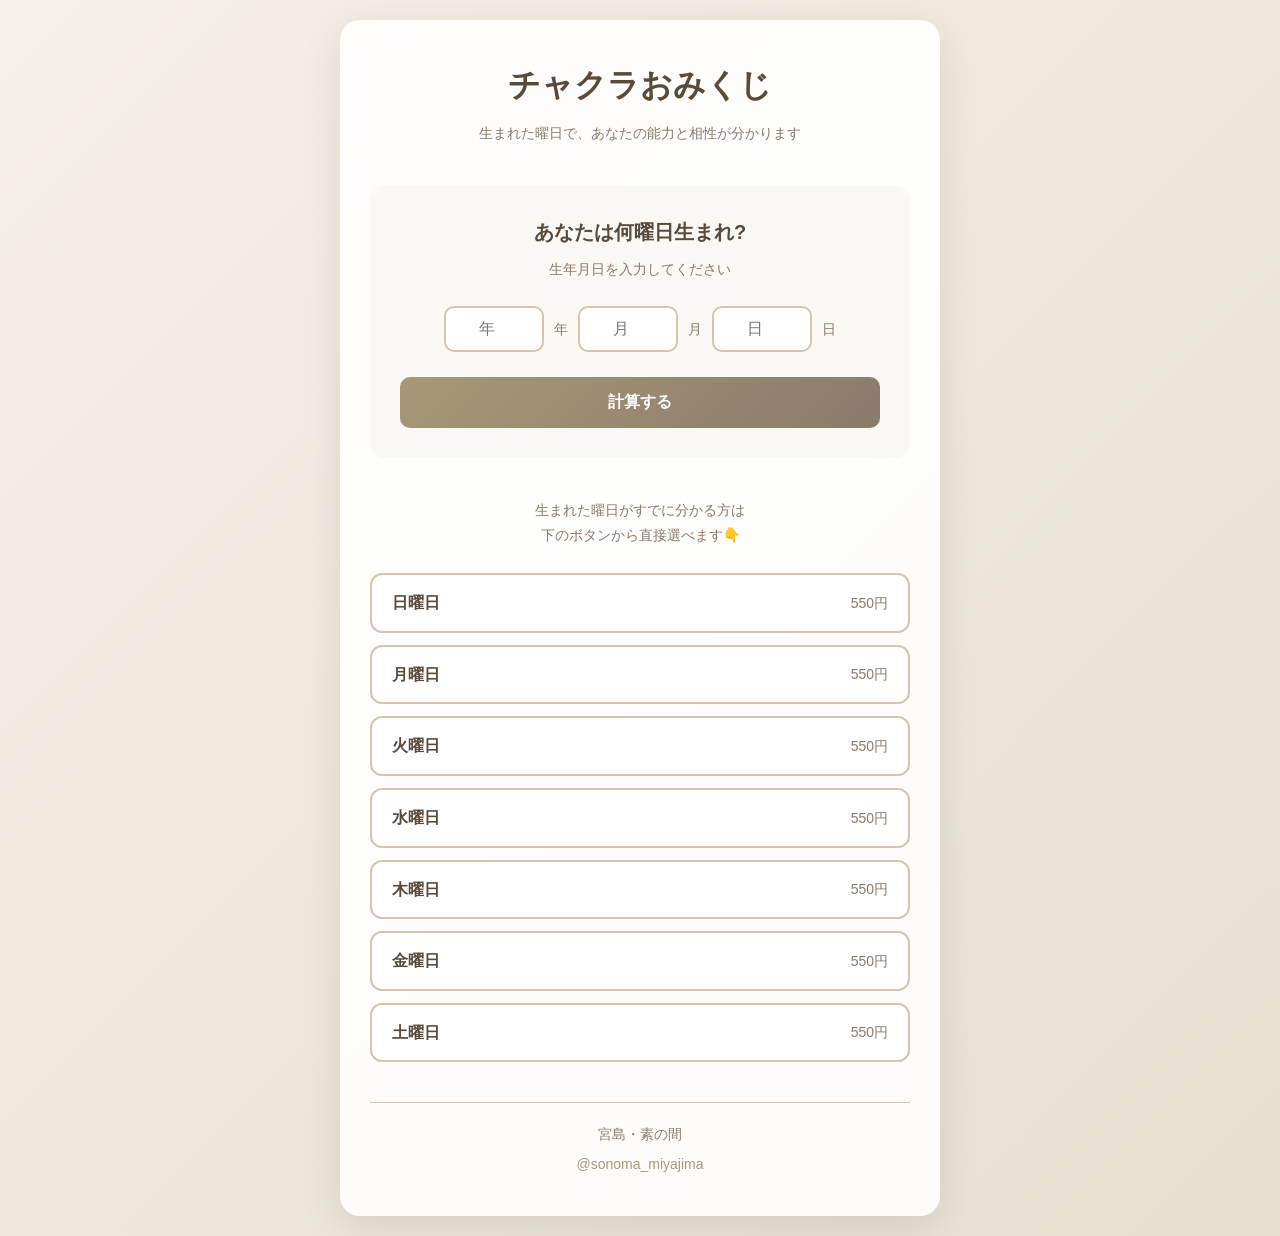
==== index.html @ 4670f432 "Add files via upload" ====
<!DOCTYPE html>
<html lang="ja">
<head>
    <meta charset="UTF-8">
    <meta name="viewport" content="width=device-width, initial-scale=1.0">
    <title>チャクラおみくじ - 素の間</title>
    <link rel="stylesheet" href="style.css">
</head>
<body>
    <div class="container">
        <header>
            <h1>チャクラおみくじ</h1>
            <p class="subtitle">生まれた曜日で、あなたの能力と相性が分かります</p>
        </header>

        <section class="calculator">
            <h2>あなたは何曜日生まれ?</h2>
            <p class="instruction">生年月日を入力してください</p>
            
            <div class="input-group">
                <input type="number" id="year" placeholder="年" min="1900" max="2100">
                <span class="label">年</span>
                
                <input type="number" id="month" placeholder="月" min="1" max="12">
                <span class="label">月</span>
                
                <input type="number" id="day" placeholder="日" min="1" max="31">
                <span class="label">日</span>
            </div>
            
            <button onclick="calculateDay()" class="calc-button">計算する</button>
            
            <div id="result" class="result hidden">
                <p class="result-text">あなたは</p>
                <p class="result-day" id="resultDay"></p>
                <p class="result-text">生まれです!</p>
                <a id="resultLink" class="result-button" href="#" target="_blank">診断を見る (550円)</a>
            </div>
        </section>

        <section class="direct-links">
            <p class="direct-text">生まれた曜日がすでに分かる方は<br>下のボタンから直接選べます👇</p>
            
            <div class="day-buttons">
                <a href="https://note.com/sonoma_miyajima/n/n071121386a7b" class="day-button sunday" target="_blank">
                    <span class="day-name">日曜日</span>
                    <span class="price">550円</span>
                </a>
                <a href="https://note.com/sonoma_miyajima/n/n2298fb4b0c28" class="day-button monday" target="_blank">
                    <span class="day-name">月曜日</span>
                    <span class="price">550円</span>
                </a>
                <a href="https://note.com/sonoma_miyajima/n/n8ce52cc61826" class="day-button tuesday" target="_blank">
                    <span class="day-name">火曜日</span>
                    <span class="price">550円</span>
                </a>
                <a href="https://note.com/sonoma_miyajima/n/naa1d55a62e13" class="day-button wednesday" target="_blank">
                    <span class="day-name">水曜日</span>
                    <span class="price">550円</span>
                </a>
                <a href="https://note.com/sonoma_miyajima/n/n321c45484ce0" class="day-button thursday" target="_blank">
                    <span class="day-name">木曜日</span>
                    <span class="price">550円</span>
                </a>
                <a href="https://note.com/sonoma_miyajima/n/n7f07464e8f1e" class="day-button friday" target="_blank">
                    <span class="day-name">金曜日</span>
                    <span class="price">550円</span>
                </a>
                <a href="https://note.com/sonoma_miyajima/n/n94ed555a931a" class="day-button saturday" target="_blank">
                    <span class="day-name">土曜日</span>
                    <span class="price">550円</span>
                </a>
            </div>
        </section>

        <footer>
            <p>宮島・素の間</p>
            <a href="https://www.instagram.com/sonoma_miyajima/" target="_blank">@sonoma_miyajima</a>
        </footer>
    </div>

    <script src="script.js"></script>
</body>
</html>
---- style.css ----
* {
    margin: 0;
    padding: 0;
    box-sizing: border-box;
}

body {
    font-family: -apple-system, BlinkMacSystemFont, "Segoe UI", "Hiragino Sans", "Hiragino Kaku Gothic ProN", Meiryo, sans-serif;
    background: linear-gradient(135deg, #f5f0e8 0%, #e8dfd0 100%);
    min-height: 100vh;
    padding: 20px;
    line-height: 1.6;
}

.container {
    max-width: 600px;
    margin: 0 auto;
    background: rgba(255, 255, 255, 0.9);
    border-radius: 20px;
    padding: 40px 30px;
    box-shadow: 0 10px 40px rgba(0, 0, 0, 0.1);
}

header {
    text-align: center;
    margin-bottom: 40px;
}

h1 {
    font-size: 32px;
    color: #5a4a3a;
    margin-bottom: 10px;
    font-weight: 600;
}

.subtitle {
    font-size: 14px;
    color: #8a7a6a;
    line-height: 1.8;
}

.calculator {
    background: #faf8f5;
    padding: 30px;
    border-radius: 15px;
    margin-bottom: 40px;
}

h2 {
    font-size: 20px;
    color: #5a4a3a;
    text-align: center;
    margin-bottom: 10px;
    font-weight: 600;
}

.instruction {
    text-align: center;
    color: #8a7a6a;
    font-size: 14px;
    margin-bottom: 25px;
}

.input-group {
    display: flex;
    align-items: center;
    justify-content: center;
    gap: 10px;
    margin-bottom: 25px;
    flex-wrap: wrap;
}

input[type="number"] {
    padding: 12px 15px;
    border: 2px solid #d4c4b0;
    border-radius: 10px;
    font-size: 16px;
    width: 100px;
    text-align: center;
    background: white;
    transition: all 0.3s;
}

input[type="number"]:focus {
    outline: none;
    border-color: #a89878;
    box-shadow: 0 0 0 3px rgba(168, 152, 120, 0.1);
}

.label {
    color: #8a7a6a;
    font-size: 14px;
}

.calc-button {
    width: 100%;
    padding: 15px;
    background: linear-gradient(135deg, #a89878 0%, #8a7a6a 100%);
    color: white;
    border: none;
    border-radius: 10px;
    font-size: 16px;
    font-weight: 600;
    cursor: pointer;
    transition: all 0.3s;
}

.calc-button:hover {
    transform: translateY(-2px);
    box-shadow: 0 5px 20px rgba(138, 122, 106, 0.3);
}

.result {
    margin-top: 30px;
    text-align: center;
    padding: 25px;
    background: white;
    border-radius: 15px;
    border: 2px solid #d4c4b0;
}

.result.hidden {
    display: none;
}

.result-text {
    color: #8a7a6a;
    font-size: 14px;
    margin: 5px 0;
}

.result-day {
    font-size: 28px;
    color: #5a4a3a;
    font-weight: 700;
    margin: 15px 0;
}

.result-button {
    display: inline-block;
    margin-top: 20px;
    padding: 12px 30px;
    background: linear-gradient(135deg, #a89878 0%, #8a7a6a 100%);
    color: white;
    text-decoration: none;
    border-radius: 25px;
    font-weight: 600;
    transition: all 0.3s;
}

.result-button:hover {
    transform: translateY(-2px);
    box-shadow: 0 5px 20px rgba(138, 122, 106, 0.3);
}

.direct-links {
    margin-top: 40px;
}

.direct-text {
    text-align: center;
    color: #8a7a6a;
    font-size: 14px;
    margin-bottom: 25px;
    line-height: 1.8;
}

.day-buttons {
    display: grid;
    gap: 12px;
}

.day-button {
    display: flex;
    justify-content: space-between;
    align-items: center;
    padding: 15px 20px;
    background: white;
    border: 2px solid #d4c4b0;
    border-radius: 12px;
    text-decoration: none;
    transition: all 0.3s;
}

.day-button:hover {
    transform: translateY(-2px);
    box-shadow: 0 5px 15px rgba(0, 0, 0, 0.1);
    border-color: #a89878;
}

.day-name {
    color: #5a4a3a;
    font-weight: 600;
    font-size: 16px;
}

.price {
    color: #8a7a6a;
    font-size: 14px;
}

/* 曜日ごとの色分け(控えめ) */
.sunday:hover { border-color: #e8a5a5; }
.monday:hover { border-color: #f5e5a5; }
.tuesday:hover { border-color: #f5c5a5; }
.wednesday:hover { border-color: #a5d5a5; }
.thursday:hover { border-color: #a5c5e5; }
.friday:hover { border-color: #d5a5e5; }
.saturday:hover { border-color: #c5a5d5; }

footer {
    margin-top: 40px;
    text-align: center;
    padding-top: 20px;
    border-top: 1px solid #d4c4b0;
}

footer p {
    color: #8a7a6a;
    font-size: 14px;
    margin-bottom: 5px;
}

footer a {
    color: #a89878;
    text-decoration: none;
    font-size: 14px;
}

footer a:hover {
    text-decoration: underline;
}

/* レスポンシブ対応 */
@media (max-width: 480px) {
    .container {
        padding: 30px 20px;
    }
    
    h1 {
        font-size: 26px;
    }
    
    .input-group {
        flex-direction: column;
        gap: 15px;
    }
    
    input[type="number"] {
        width: 100%;
    }
}
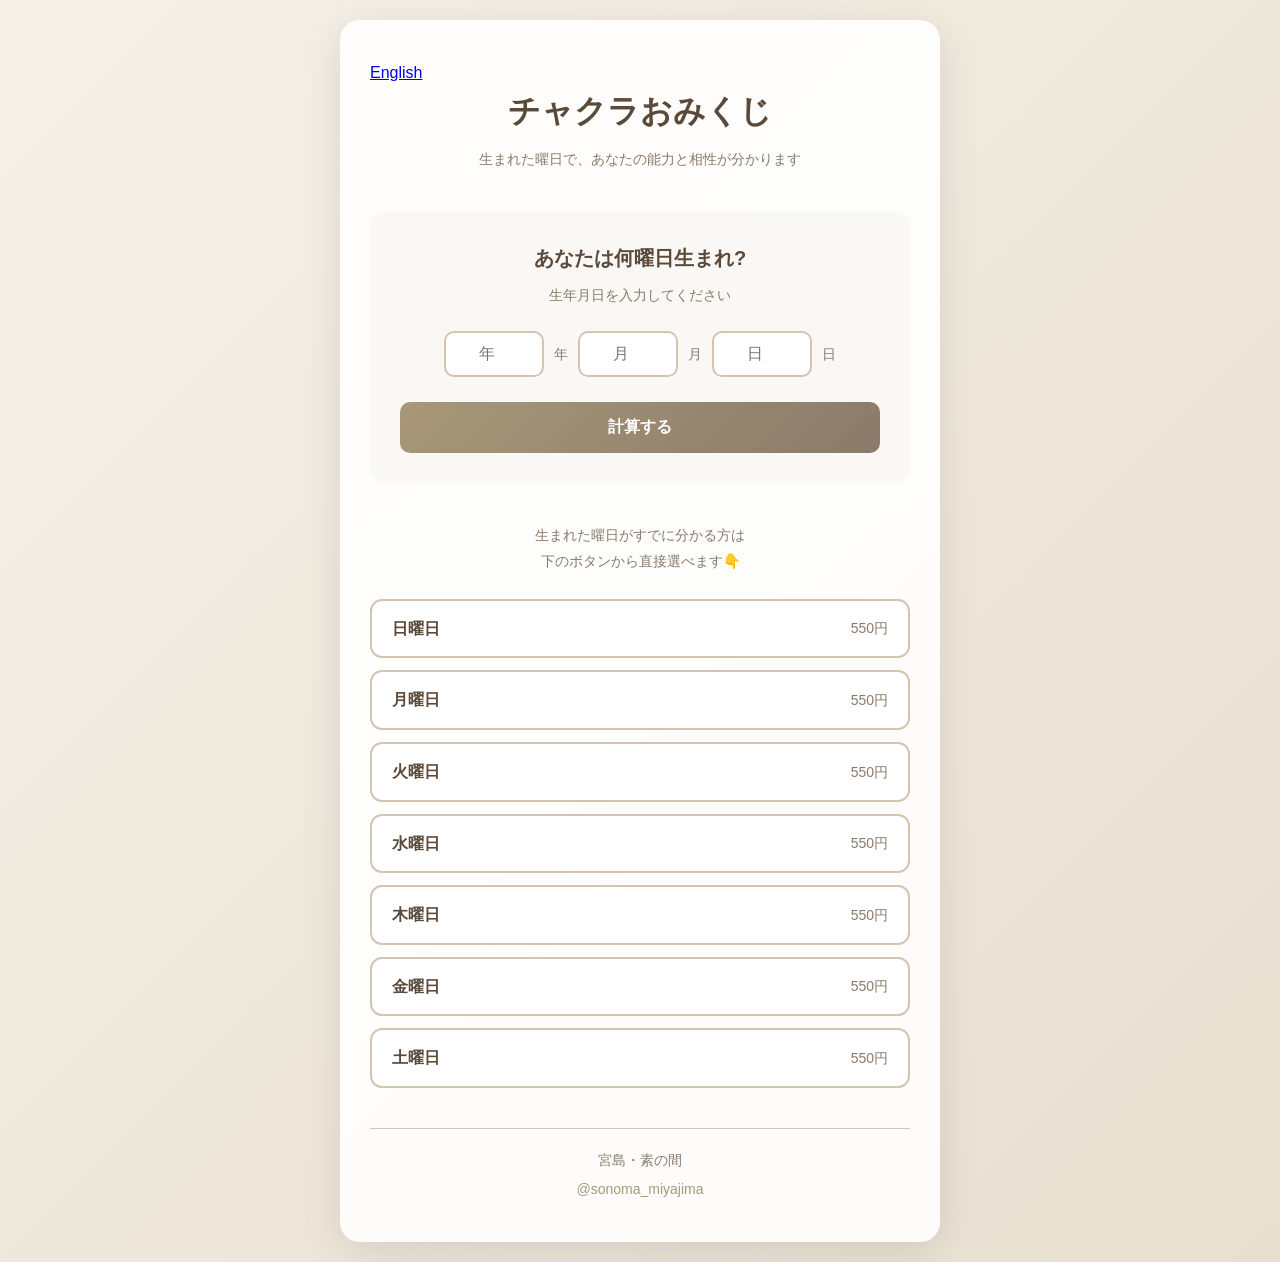
==== commit da601892: "Update index.html" ====
--- a/index.html
+++ b/index.html
@@ -8,6 +8,10 @@
 </head>
 <body>
     <div class="container">
+        <div class="language-switch">
+            <a href="en.html" class="lang-button">English</a>
+        </div>
+        
         <header>
             <h1>チャクラおみくじ</h1>
             <p class="subtitle">生まれた曜日で、あなたの能力と相性が分かります</p>
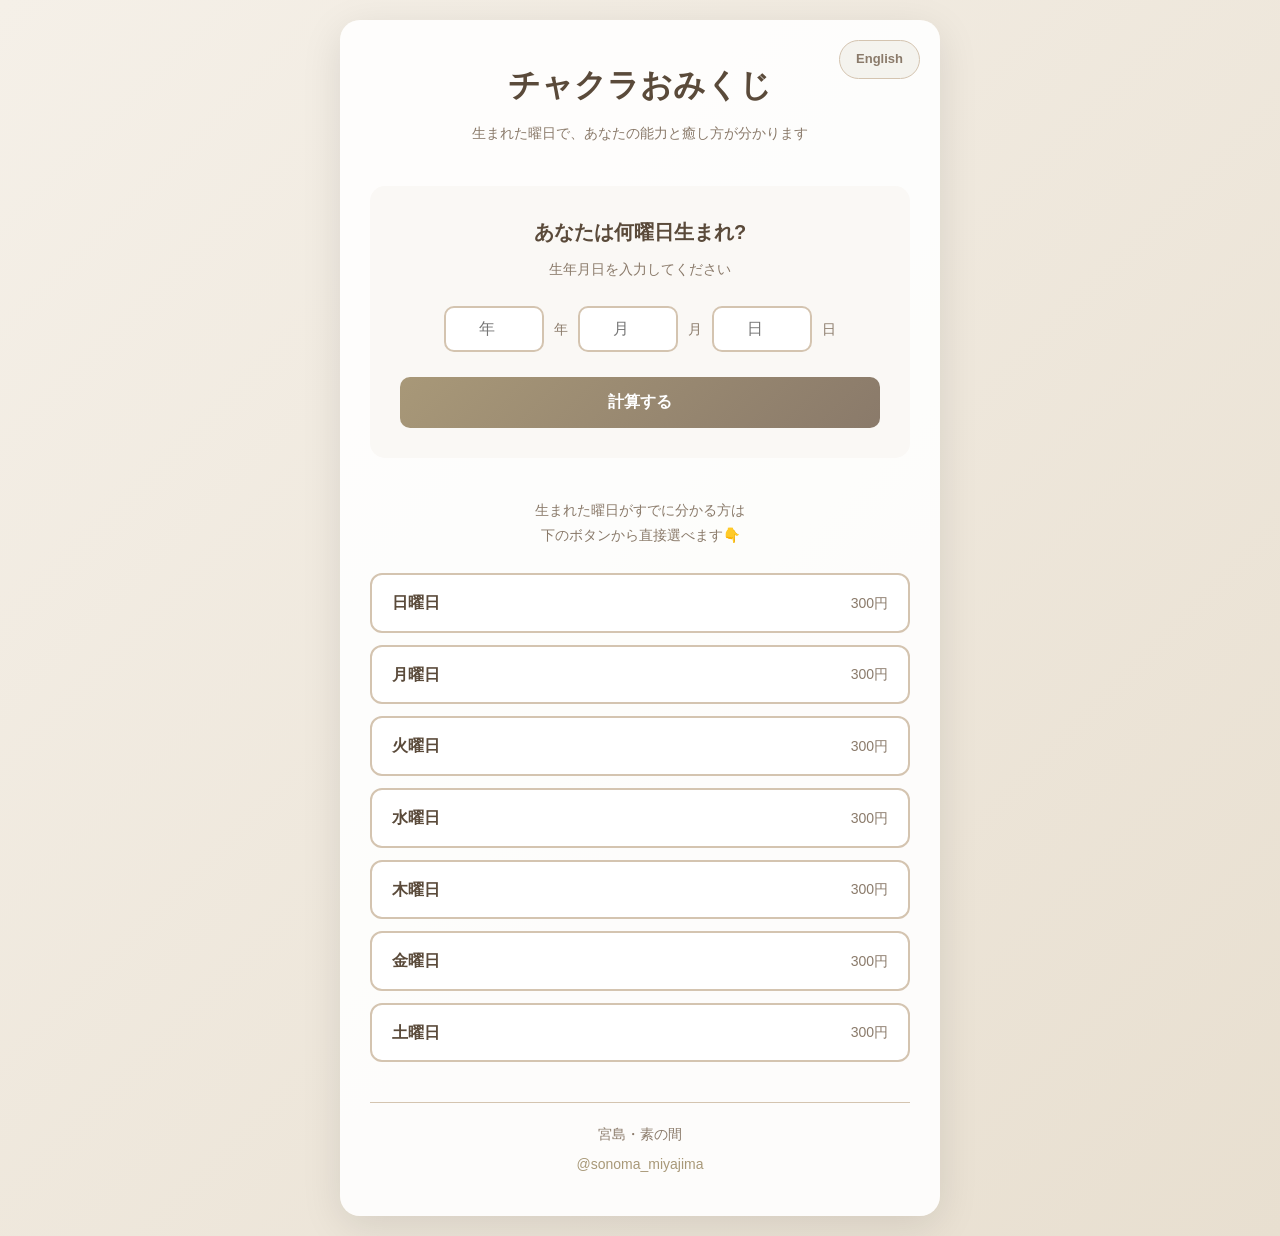
==== commit 58d0bebe: "Update index.html" ====
--- a/index.html
+++ b/index.html
@@ -14,7 +14,7 @@
         
         <header>
             <h1>チャクラおみくじ</h1>
-            <p class="subtitle">生まれた曜日で、あなたの能力と相性が分かります</p>
+            <p class="subtitle">生まれた曜日で、あなたの能力と癒し方が分かります</p>
         </header>
 
         <section class="calculator">
@@ -38,7 +38,7 @@
                 <p class="result-text">あなたは</p>
                 <p class="result-day" id="resultDay"></p>
                 <p class="result-text">生まれです!</p>
-                <a id="resultLink" class="result-button" href="#" target="_blank">診断を見る (550円)</a>
+                <a id="resultLink" class="result-button" href="#" target="_blank">診断を見る (300円)</a>
             </div>
         </section>
 
@@ -48,31 +48,31 @@
             <div class="day-buttons">
                 <a href="https://note.com/sonoma_miyajima/n/n071121386a7b" class="day-button sunday" target="_blank">
                     <span class="day-name">日曜日</span>
-                    <span class="price">550円</span>
+                    <span class="price">300円</span>
                 </a>
                 <a href="https://note.com/sonoma_miyajima/n/n2298fb4b0c28" class="day-button monday" target="_blank">
                     <span class="day-name">月曜日</span>
-                    <span class="price">550円</span>
+                    <span class="price">300円</span>
                 </a>
                 <a href="https://note.com/sonoma_miyajima/n/n8ce52cc61826" class="day-button tuesday" target="_blank">
                     <span class="day-name">火曜日</span>
-                    <span class="price">550円</span>
+                    <span class="price">300円</span>
                 </a>
                 <a href="https://note.com/sonoma_miyajima/n/naa1d55a62e13" class="day-button wednesday" target="_blank">
                     <span class="day-name">水曜日</span>
-                    <span class="price">550円</span>
+                    <span class="price">300円</span>
                 </a>
                 <a href="https://note.com/sonoma_miyajima/n/n321c45484ce0" class="day-button thursday" target="_blank">
                     <span class="day-name">木曜日</span>
-                    <span class="price">550円</span>
+                    <span class="price">300円</span>
                 </a>
                 <a href="https://note.com/sonoma_miyajima/n/n7f07464e8f1e" class="day-button friday" target="_blank">
                     <span class="day-name">金曜日</span>
-                    <span class="price">550円</span>
+                    <span class="price">300円</span>
                 </a>
                 <a href="https://note.com/sonoma_miyajima/n/n94ed555a931a" class="day-button saturday" target="_blank">
                     <span class="day-name">土曜日</span>
-                    <span class="price">550円</span>
+                    <span class="price">300円</span>
                 </a>
             </div>
         </section>
--- a/style.css
+++ b/style.css
@@ -19,6 +19,32 @@
     border-radius: 20px;
     padding: 40px 30px;
     box-shadow: 0 10px 40px rgba(0, 0, 0, 0.1);
+    position: relative;
+}
+
+.language-switch {
+    position: absolute;
+    top: 20px;
+    right: 20px;
+}
+
+.lang-button {
+    display: inline-block;
+    padding: 8px 16px;
+    background: rgba(168, 152, 120, 0.1);
+    color: #8a7a6a;
+    text-decoration: none;
+    border-radius: 20px;
+    font-size: 13px;
+    font-weight: 600;
+    border: 1px solid #d4c4b0;
+    transition: all 0.3s;
+}
+
+.lang-button:hover {
+    background: rgba(168, 152, 120, 0.2);
+    border-color: #a89878;
+    color: #5a4a3a;
 }
 
 header {
